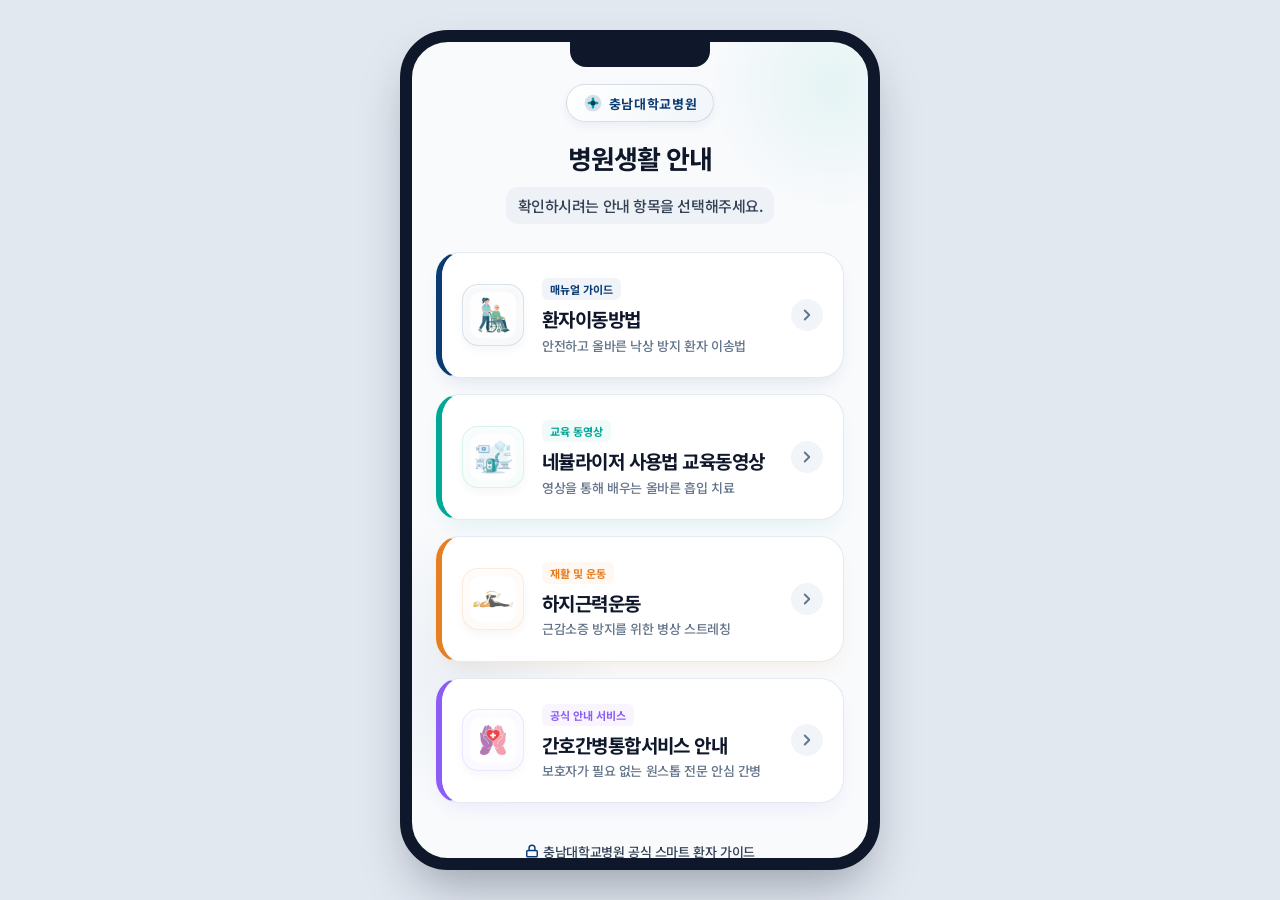
==== index.html @ 8e083606 "Create: copy 환자안내서비스.html to index.html for GitHub Pages root" ====
<!DOCTYPE html>
<html lang="ko">
<head>
    <meta charset="UTF-8">
    <meta name="viewport" content="width=device-width, initial-scale=1.0, maximum-scale=1.0, user-scalable=no">
    <title>충남대학교병원 병원생활 안내 | 모바일 가이드</title>
    <meta name="description" content="충남대학교병원을 찾아주신 환자 및 보호자를 위한 병원생활 모바일 가이드라인입니다. 환자이동방법, 네뷸라이저 사용법, 하지근력운동 및 간호간병통합서비스를 편리하게 확인하세요.">
    
    <!-- Google Fonts: Noto Sans KR -->
    <link rel="preconnect" href="https://fonts.googleapis.com">
    <link rel="preconnect" href="https://fonts.gstatic.com" crossorigin>
    <link href="https://fonts.googleapis.com/css2?family=Noto+Sans+KR:wght@400;500;700&display=swap" rel="stylesheet">
    
    <style>
        /* Modern Design System & Variables */
        :root {
            /* CNUH Brand Colors (Navy & Teal) */
            --cnuh-blue: #0A3B73;       /* CNUH Deep Navy */
            --cnuh-teal: #00A896;       /* CNUH Bright Teal Green */
            
            --primary: #0A3B73;
            --primary-light: rgba(10, 59, 115, 0.06);
            --primary-border: rgba(10, 59, 115, 0.12);
            
            --teal: #00A896;
            --teal-light: rgba(0, 168, 150, 0.06);
            --teal-border: rgba(0, 168, 150, 0.12);
            
            --orange: #E67E22;
            --orange-light: rgba(230, 126, 34, 0.06);
            --orange-border: rgba(230, 126, 34, 0.12);
            
            --purple: #8B5CF6;
            --purple-light: rgba(139, 92, 246, 0.06);
            --purple-border: rgba(139, 92, 246, 0.12);
            
            --text-main: #0F172A;     /* Slate 900 */
            --text-sub: #334155;      /* Slate 700 */
            --text-mute: #64748B;     /* Slate 500 */
            
            --bg-page: #F8FAFC;       /* Soft clinic white */
            --bg-card: #FFFFFF;
            
            --radius-card: 24px;
            --radius-inner: 16px;
            --radius-pill: 100px;
            
            --transition: all 0.3s cubic-bezier(0.25, 0.8, 0.25, 1);
        }

        * {
            box-sizing: border-box;
            margin: 0;
            padding: 0;
            -webkit-tap-highlight-color: transparent;
            font-family: 'Noto Sans KR', -apple-system, BlinkMacSystemFont, 'Segoe UI', Roboto, Oxygen, Ubuntu, Cantarell, sans-serif;
            letter-spacing: -0.03em;
        }

        body {
            background-color: #E2E8F0;
            min-height: 100vh;
            display: flex;
            justify-content: center;
            align-items: center;
        }

        /* App Mockup Wrapper (Mobile-first viewport container) */
        .app-container {
            width: 100%;
            max-width: 480px;
            min-height: 100vh;
            background-color: var(--bg-page);
            display: flex;
            flex-direction: column;
            padding: 30px 24px;
            box-shadow: 0 0 50px rgba(15, 23, 42, 0.08);
            position: relative;
            overflow: hidden;
        }

        /* Ambient background glow elements for premium detail */
        .app-container::before {
            content: '';
            position: absolute;
            top: -10%;
            right: -20%;
            width: 250px;
            height: 250px;
            background: radial-gradient(circle, rgba(0, 168, 150, 0.08) 0%, rgba(255, 255, 255, 0) 70%);
            z-index: 1;
            pointer-events: none;
        }

        .app-container::after {
            content: '';
            position: absolute;
            bottom: 5%;
            left: -20%;
            width: 300px;
            height: 300px;
            background: radial-gradient(circle, rgba(10, 59, 115, 0.06) 0%, rgba(255, 255, 255, 0) 70%);
            z-index: 1;
            pointer-events: none;
        }

        /* Responsive Frame for Desktop/Tablet view */
        @media (min-width: 481px) {
            body {
                padding: 20px;
            }
            .app-container {
                min-height: 840px;
                height: 840px;
                border-radius: 48px;
                border: 12px solid #0F172A;
                box-shadow: 0 25px 50px -12px rgba(15, 23, 42, 0.35);
            }
            
            /* Camera Notch for iPhone frame look */
            .app-container-notch {
                position: absolute;
                top: 0;
                left: 50%;
                transform: translateX(-50%);
                width: 140px;
                height: 25px;
                background-color: #0F172A;
                border-bottom-left-radius: 16px;
                border-bottom-right-radius: 16px;
                z-index: 10;
            }
        }

        /* Header UI Block */
        .header {
            position: relative;
            z-index: 2;
            margin-top: 12px;
            margin-bottom: 28px;
            text-align: center;
            animation: fadeInDown 0.6s cubic-bezier(0.16, 1, 0.3, 1) forwards;
        }

        /* Logo badge */
        .logo-box {
            display: inline-flex;
            align-items: center;
            gap: 6px;
            background: linear-gradient(135deg, #FFFFFF 0%, #F1F5F9 100%);
            border: 1px solid rgba(10, 59, 115, 0.15);
            padding: 8px 16px;
            border-radius: var(--radius-pill);
            box-shadow: 0 4px 10px rgba(10, 59, 115, 0.06);
            margin-bottom: 18px;
        }

        .logo-icon-svg {
            width: 20px;
            height: 20px;
        }

        .logo-text {
            font-size: 13px;
            font-weight: 700;
            color: var(--cnuh-blue);
            letter-spacing: 0.05em;
        }

        .title {
            font-size: 26px;
            font-weight: 700;
            color: var(--text-main);
            line-height: 1.35;
            margin-bottom: 12px;
            letter-spacing: -0.04em;
        }

        .subtitle-box {
            background-color: rgba(10, 59, 115, 0.04);
            border-radius: 12px;
            padding: 8px 12px;
            display: inline-block;
        }

        .subtitle {
            font-size: 15px;
            font-weight: 500;
            color: var(--text-sub);
            line-height: 1.4;
        }

        /* Cards Layout */
        .menu-list {
            position: relative;
            z-index: 2;
            display: flex;
            flex-direction: column;
            gap: 16px;
            flex-grow: 1;
            justify-content: flex-start;
        }

        /* Detailed Card UI styling */
        .menu-card {
            display: flex;
            align-items: center;
            background-color: var(--bg-card);
            border: 1px solid rgba(226, 232, 240, 0.9);
            border-radius: var(--radius-card);
            padding: 22px 20px;
            text-decoration: none;
            position: relative;
            overflow: hidden;
            box-shadow: 0 4px 6px -1px rgba(0, 0, 0, 0.02), 0 2px 4px -1px rgba(0, 0, 0, 0.01);
            transition: var(--transition);
            cursor: pointer;
            opacity: 0;
            transform: translateY(30px);
            animation: fadeInUp 0.6s cubic-bezier(0.16, 1, 0.3, 1) forwards;
        }

        /* Ambient colored background highlights for glassmorphic pop */
        .menu-card::before {
            content: '';
            position: absolute;
            top: 0;
            left: 0;
            width: 100%;
            height: 100%;
            background: linear-gradient(135deg, rgba(255, 255, 255, 0.8) 0%, rgba(255, 255, 255, 0.2) 100%);
            z-index: -1;
        }

        /* Active action (Tap feedback) */
        .menu-card:active {
            transform: scale(0.96) translateY(2px) !important;
            box-shadow: 0 4px 10px rgba(0, 0, 0, 0.04) !important;
        }

        /* Subtle glowing card drop shadows per topic */
        .card-blue {
            border-left: 6px solid var(--cnuh-blue);
            box-shadow: 0 10px 20px -8px rgba(10, 59, 115, 0.12);
        }
        .card-teal {
            border-left: 6px solid var(--cnuh-teal);
            box-shadow: 0 10px 20px -8px rgba(0, 168, 150, 0.12);
        }
        .card-orange {
            border-left: 6px solid var(--orange);
            box-shadow: 0 10px 20px -8px rgba(230, 126, 34, 0.12);
        }
        .card-purple {
            border-left: 6px solid var(--purple);
            box-shadow: 0 10px 20px -8px rgba(139, 92, 246, 0.12);
        }

        /* Hover configurations */
        @media (hover: hover) {
            .menu-card:hover {
                transform: translateY(-4px);
                border-color: rgba(10, 59, 115, 0.15);
            }
            .card-blue:hover { box-shadow: 0 14px 28px -4px rgba(10, 59, 115, 0.2); }
            .card-teal:hover { box-shadow: 0 14px 28px -4px rgba(0, 168, 150, 0.2); }
            .card-orange:hover { box-shadow: 0 14px 28px -4px rgba(230, 126, 34, 0.2); }
            .card-purple:hover { box-shadow: 0 14px 28px -4px rgba(139, 92, 246, 0.2); }
            
            .menu-card:hover .arrow-circle {
                transform: translateX(4px);
                background-color: var(--cnuh-blue);
                color: #FFFFFF;
            }
        }

        /* Card Icon design with radial light base */
        .icon-container {
            width: 62px;
            height: 62px;
            border-radius: var(--radius-inner);
            display: flex;
            align-items: center;
            justify-content: center;
            margin-right: 18px;
            flex-shrink: 0;
            position: relative;
            box-shadow: inset 0 2px 4px rgba(255, 255, 255, 0.8), 0 4px 10px rgba(0, 0, 0, 0.04);
        }

        .icon-blue {
            background: radial-gradient(circle at center, #FFFFFF 0%, var(--primary-light) 120%);
            border: 1px solid var(--primary-border);
        }
        .icon-teal {
            background: radial-gradient(circle at center, #FFFFFF 0%, var(--teal-light) 120%);
            border: 1px solid var(--teal-border);
        }
        .icon-orange {
            background: radial-gradient(circle at center, #FFFFFF 0%, var(--orange-light) 120%);
            border: 1px solid var(--orange-border);
        }
        .icon-purple {
            background: radial-gradient(circle at center, #FFFFFF 0%, var(--purple-light) 120%);
            border: 1px solid var(--purple-border);
        }

        .card-icon-svg {
            width: 32px;
            height: 32px;
        }

        .card-icon-img {
            width: 46px;
            height: 46px;
            object-fit: contain;
            border-radius: 10px;
        }

        /* Card Textual structure */
        .card-details {
            flex-grow: 1;
            text-align: left;
            padding-right: 8px;
        }

        /* Type Pill Badge inside Card */
        .card-badge {
            display: inline-flex;
            font-size: 11px;
            font-weight: 700;
            padding: 3px 8px;
            border-radius: 6px;
            margin-bottom: 6px;
            letter-spacing: 0;
        }

        .badge-blue { background-color: var(--primary-light); color: var(--cnuh-blue); }
        .badge-teal { background-color: var(--teal-light); color: var(--cnuh-teal); }
        .badge-orange { background-color: var(--orange-light); color: var(--orange); }
        .badge-purple { background-color: var(--purple-light); color: var(--purple); }

        .card-title {
            font-size: 19px;
            font-weight: 700;
            color: var(--text-main);
            margin-bottom: 5px;
            line-height: 1.35;
        }

        .card-desc {
            font-size: 13px;
            font-weight: 500;
            color: var(--text-mute);
            line-height: 1.4;
        }

        /* Interactive Navigation Arrow circle */
        .arrow-circle {
            width: 32px;
            height: 32px;
            border-radius: 50%;
            background-color: #F1F5F9;
            color: var(--text-mute);
            display: flex;
            align-items: center;
            justify-content: center;
            flex-shrink: 0;
            transition: var(--transition);
        }

        .arrow-svg {
            width: 18px;
            height: 18px;
            stroke-width: 2.5;
        }

        /* Custom Hover Color indicators */
        .card-blue:hover .arrow-circle { background-color: var(--cnuh-blue); color: #FFFFFF; }
        .card-teal:hover .arrow-circle { background-color: var(--cnuh-teal); color: #FFFFFF; }
        .card-orange:hover .arrow-circle { background-color: var(--orange); color: #FFFFFF; }
        .card-purple:hover .arrow-circle { background-color: var(--purple); color: #FFFFFF; }

        /* Clean Footer without calls */
        .footer {
            margin-top: 36px;
            text-align: center;
            position: relative;
            z-index: 2;
            animation: fadeInUp 0.8s cubic-bezier(0.16, 1, 0.3, 1) forwards;
        }

        .info-disclaimer {
            font-size: 13px;
            font-weight: 500;
            color: var(--text-sub);
            margin-bottom: 12px;
            display: inline-flex;
            align-items: center;
            gap: 4px;
            justify-content: center;
        }

        .info-disclaimer svg {
            width: 14px;
            height: 14px;
            color: var(--cnuh-blue);
        }

        .copyright-box {
            border-top: 1px solid rgba(226, 232, 240, 0.8);
            padding-top: 14px;
        }

        .copyright {
            font-size: 12px;
            font-weight: 400;
            color: var(--text-mute);
            line-height: 1.5;
        }

        /* Cascading Load Animations */
        .menu-card:nth-child(1) { animation-delay: 0.15s; }
        .menu-card:nth-child(2) { animation-delay: 0.28s; }
        .menu-card:nth-child(3) { animation-delay: 0.40s; }
        .menu-card:nth-child(4) { animation-delay: 0.52s; }

        @keyframes fadeInDown {
            from {
                opacity: 0;
                transform: translateY(-24px);
            }
            to {
                opacity: 1;
                transform: translateY(0);
            }
        }

        @keyframes fadeInUp {
            from {
                opacity: 0;
                transform: translateY(28px);
            }
            to {
                opacity: 1;
                transform: translateY(0);
            }
        }
    </style>
</head>
<body>

    <!-- SVG Colors/Gradients Registry (No visual footprint, controls card icon fills) -->
    <svg style="display: none;">
        <defs>
            <linearGradient id="blueGrad" x1="0%" y1="0%" x2="100%" y2="100%">
                <stop offset="0%" stop-color="#2563EB" />
                <stop offset="100%" stop-color="#0A3B73" />
            </linearGradient>
            <linearGradient id="tealGrad" x1="0%" y1="0%" x2="100%" y2="100%">
                <stop offset="0%" stop-color="#2DD4BF" />
                <stop offset="100%" stop-color="#00A896" />
            </linearGradient>
            <linearGradient id="orangeGrad" x1="0%" y1="0%" x2="100%" y2="100%">
                <stop offset="0%" stop-color="#F59E0B" />
                <stop offset="100%" stop-color="#D97706" />
            </linearGradient>
            <linearGradient id="purpleGrad" x1="0%" y1="0%" x2="100%" y2="100%">
                <stop offset="0%" stop-color="#A78BFA" />
                <stop offset="100%" stop-color="#6D28D9" />
            </linearGradient>
        </defs>
    </svg>

    <div class="app-container" id="app-root">
        <!-- Physical notch display on desktop -->
        <div class="app-container-notch"></div>
        
        <!-- Header Section -->
        <header class="header" id="main-header">
            <!-- CNUH stylized brand badge -->
            <div class="logo-box">
                <!-- Custom CNUH style abstract flower/cross icon -->
                <svg class="logo-icon-svg" viewBox="0 0 24 24" fill="none" xmlns="http://www.w3.org/2000/svg">
                    <path d="M12 2C6.48 2 2 6.48 2 12C2 17.52 6.48 22 12 22C17.52 22 22 17.52 22 12C22 6.48 17.52 2 12 2Z" fill="#0A3B73" opacity="0.15"/>
                    <path d="M12 7V17M7 12H17" stroke="#00A896" stroke-width="3" stroke-linecap="round"/>
                    <circle cx="12" cy="12" r="3" fill="#0A3B73"/>
                </svg>
                <span class="logo-text">충남대학교병원</span>
            </div>
            
            <h1 class="title">병원생활 안내</h1>
            <div class="subtitle-box">
                <p class="subtitle">확인하시려는 안내 항목을 선택해주세요.</p>
            </div>
        </header>

        <!-- Main Cards List -->
        <main class="menu-list">
            
            <!-- Card 1: 환자이동방법 -->
            <a href="https://drive.google.com/file/d/1q3mBPe-dbLXVIcSutDsPFi9QBuGY70-v/view" target="_blank" rel="noopener noreferrer" class="menu-card card-blue" id="btn-patient-movement">
                <div class="icon-container icon-blue">
                    <!-- Custom generated illustration for patient mobility -->
                    <img src="images/patient_mobility.png" alt="환자이동방법 아이콘" class="card-icon-img">
                </div>
                <div class="card-details">
                    <span class="card-badge badge-blue">매뉴얼 가이드</span>
                    <h2 class="card-title">환자이동방법</h2>
                    <p class="card-desc">안전하고 올바른 낙상 방지 환자 이송법</p>
                </div>
                <div class="arrow-circle">
                    <svg class="arrow-svg" viewBox="0 0 24 24" fill="none" stroke="currentColor" xmlns="http://www.w3.org/2000/svg">
                        <path d="m9 18 6-6-6-6" stroke-linecap="round" stroke-linejoin="round"/>
                    </svg>
                </div>
            </a>

            <!-- Card 2: 네뷸라이저 사용법 교육동영상 -->
            <a href="https://drive.google.com/file/d/1eoJc8I47B7dUMKpOZ_JBbqonAZGYNgzc/view" target="_blank" rel="noopener noreferrer" class="menu-card card-teal" id="btn-nebulizer-guide">
                <div class="icon-container icon-teal">
                    <!-- Custom generated illustration for nebulizer guide -->
                    <img src="images/nebulizer_guide.png" alt="네뷸라이저 사용법 아이콘" class="card-icon-img">
                </div>
                <div class="card-details">
                    <span class="card-badge badge-teal">교육 동영상</span>
                    <h2 class="card-title">네뷸라이저 사용법 교육동영상</h2>
                    <p class="card-desc">영상을 통해 배우는 올바른 흡입 치료</p>
                </div>
                <div class="arrow-circle">
                    <svg class="arrow-svg" viewBox="0 0 24 24" fill="none" stroke="currentColor" xmlns="http://www.w3.org/2000/svg">
                        <path d="m9 18 6-6-6-6" stroke-linecap="round" stroke-linejoin="round"/>
                    </svg>
                </div>
            </a>

            <!-- Card 3: 하지근력운동 -->
            <a href="https://drive.google.com/file/d/1Wkedx1hKEpxMvDUKrfE54iT_CgOqBZps/view" target="_blank" rel="noopener noreferrer" class="menu-card card-orange" id="btn-leg-exercise">
                <div class="icon-container icon-orange">
                    <!-- Custom generated illustration for leg exercise -->
                    <img src="images/leg_exercise.png" alt="하지근력운동 아이콘" class="card-icon-img">
                </div>
                <div class="card-details">
                    <span class="card-badge badge-orange">재활 및 운동</span>
                    <h2 class="card-title">하지근력운동</h2>
                    <p class="card-desc">근감소증 방지를 위한 병상 스트레칭</p>
                </div>
                <div class="arrow-circle">
                    <svg class="arrow-svg" viewBox="0 0 24 24" fill="none" stroke="currentColor" xmlns="http://www.w3.org/2000/svg">
                        <path d="m9 18 6-6-6-6" stroke-linecap="round" stroke-linejoin="round"/>
                    </svg>
                </div>
            </a>

            <!-- Card 4: 간호간병통합서비스 안내 -->
            <a href="https://m.site.naver.com/1Ykuv" target="_blank" rel="noopener noreferrer" class="menu-card card-purple" id="btn-nursing-service">
                <div class="icon-container icon-purple">
                    <!-- Custom generated illustration for nursing care -->
                    <img src="images/nursing_care.png" alt="간호간병통합서비스 아이콘" class="card-icon-img">
                </div>
                <div class="card-details">
                    <span class="card-badge badge-purple">공식 안내 서비스</span>
                    <h2 class="card-title">간호간병통합서비스 안내</h2>
                    <p class="card-desc">보호자가 필요 없는 원스톱 전문 안심 간병</p>
                </div>
                <div class="arrow-circle">
                    <svg class="arrow-svg" viewBox="0 0 24 24" fill="none" stroke="currentColor" xmlns="http://www.w3.org/2000/svg">
                        <path d="m9 18 6-6-6-6" stroke-linecap="round" stroke-linejoin="round"/>
                    </svg>
                </div>
            </a>

        </main>

        <!-- Footer Section -->
        <footer class="footer" id="main-footer">
            <div class="info-disclaimer">
                <!-- Lock / Verified icon -->
                <svg viewBox="0 0 24 24" fill="none" stroke="currentColor" stroke-width="2.5" stroke-linecap="round" stroke-linejoin="round">
                    <rect x="3" y="11" width="18" height="11" rx="2" ry="2"/>
                    <path d="M7 11V7a5 5 0 0 1 10 0v4"/>
                </svg>
                <span>충남대학교병원 공식 스마트 환자 가이드</span>
            </div>
            <div class="copyright-box">
                <p class="copyright">본 모바일 웹페이지는 QR코드용 안심 링크로 동작합니다.<br>© CHUNGNAM NATIONAL UNIVERSITY HOSPITAL.</p>
            </div>
        </footer>

    </div>

</body>
</html>
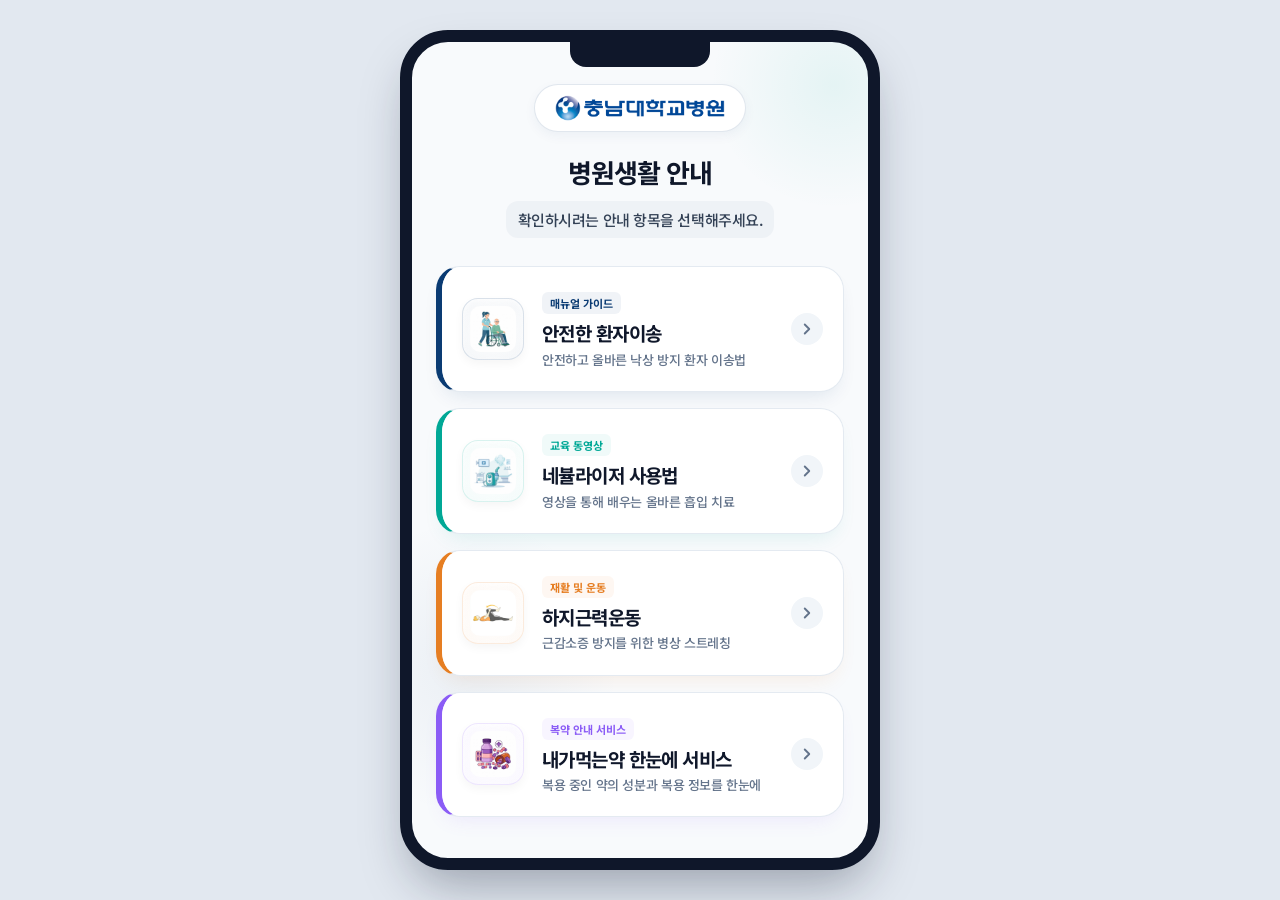
==== commit 5e0c745f: "Update: Use official CNUH logo, change menu order, replace nursing service with medicine guide Kakao" ====
--- a/index.html
+++ b/index.html
@@ -146,25 +146,20 @@
         .logo-box {
             display: inline-flex;
             align-items: center;
-            gap: 6px;
-            background: linear-gradient(135deg, #FFFFFF 0%, #F1F5F9 100%);
-            border: 1px solid rgba(10, 59, 115, 0.15);
-            padding: 8px 16px;
+            justify-content: center;
+            background: #FFFFFF;
+            border: 1px solid rgba(10, 59, 115, 0.12);
+            padding: 8px 20px;
             border-radius: var(--radius-pill);
-            box-shadow: 0 4px 10px rgba(10, 59, 115, 0.06);
-            margin-bottom: 18px;
-        }
-
-        .logo-icon-svg {
-            width: 20px;
-            height: 20px;
-        }
-
-        .logo-text {
-            font-size: 13px;
-            font-weight: 700;
-            color: var(--cnuh-blue);
-            letter-spacing: 0.05em;
+            box-shadow: 0 4px 12px rgba(10, 59, 115, 0.05);
+            margin-bottom: 22px;
+        }
+
+        .logo-img {
+            height: 30px;
+            width: auto;
+            display: block;
+            object-fit: contain;
         }
 
         .title {
@@ -478,15 +473,9 @@
         
         <!-- Header Section -->
         <header class="header" id="main-header">
-            <!-- CNUH stylized brand badge -->
+            <!-- CNUH official logo image -->
             <div class="logo-box">
-                <!-- Custom CNUH style abstract flower/cross icon -->
-                <svg class="logo-icon-svg" viewBox="0 0 24 24" fill="none" xmlns="http://www.w3.org/2000/svg">
-                    <path d="M12 2C6.48 2 2 6.48 2 12C2 17.52 6.48 22 12 22C17.52 22 22 17.52 22 12C22 6.48 17.52 2 12 2Z" fill="#0A3B73" opacity="0.15"/>
-                    <path d="M12 7V17M7 12H17" stroke="#00A896" stroke-width="3" stroke-linecap="round"/>
-                    <circle cx="12" cy="12" r="3" fill="#0A3B73"/>
-                </svg>
-                <span class="logo-text">충남대학교병원</span>
+                <img src="images/cnuh_logo.png" alt="충남대학교병원 로고" class="logo-img">
             </div>
             
             <h1 class="title">병원생활 안내</h1>
@@ -498,15 +487,15 @@
         <!-- Main Cards List -->
         <main class="menu-list">
             
-            <!-- Card 1: 환자이동방법 -->
+            <!-- Card 1: 안전한 환자이송 -->
             <a href="https://drive.google.com/file/d/1q3mBPe-dbLXVIcSutDsPFi9QBuGY70-v/view" target="_blank" rel="noopener noreferrer" class="menu-card card-blue" id="btn-patient-movement">
                 <div class="icon-container icon-blue">
                     <!-- Custom generated illustration for patient mobility -->
-                    <img src="images/patient_mobility.png" alt="환자이동방법 아이콘" class="card-icon-img">
+                    <img src="images/patient_mobility.png" alt="안전한 환자이송 아이콘" class="card-icon-img">
                 </div>
                 <div class="card-details">
                     <span class="card-badge badge-blue">매뉴얼 가이드</span>
-                    <h2 class="card-title">환자이동방법</h2>
+                    <h2 class="card-title">안전한 환자이송</h2>
                     <p class="card-desc">안전하고 올바른 낙상 방지 환자 이송법</p>
                 </div>
                 <div class="arrow-circle">
@@ -516,7 +505,7 @@
                 </div>
             </a>
 
-            <!-- Card 2: 네뷸라이저 사용법 교육동영상 -->
+            <!-- Card 2: 네뷸라이저 -->
             <a href="https://drive.google.com/file/d/1eoJc8I47B7dUMKpOZ_JBbqonAZGYNgzc/view" target="_blank" rel="noopener noreferrer" class="menu-card card-teal" id="btn-nebulizer-guide">
                 <div class="icon-container icon-teal">
                     <!-- Custom generated illustration for nebulizer guide -->
@@ -524,7 +513,7 @@
                 </div>
                 <div class="card-details">
                     <span class="card-badge badge-teal">교육 동영상</span>
-                    <h2 class="card-title">네뷸라이저 사용법 교육동영상</h2>
+                    <h2 class="card-title">네뷸라이저 사용법</h2>
                     <p class="card-desc">영상을 통해 배우는 올바른 흡입 치료</p>
                 </div>
                 <div class="arrow-circle">
@@ -552,16 +541,16 @@
                 </div>
             </a>
 
-            <!-- Card 4: 간호간병통합서비스 안내 -->
-            <a href="https://m.site.naver.com/1Ykuv" target="_blank" rel="noopener noreferrer" class="menu-card card-purple" id="btn-nursing-service">
+            <!-- Card 4: 내가먹는약 한눈에 서비스 -->
+            <a href="https://pf.kakao.com/_GxfTMxj" target="_blank" rel="noopener noreferrer" class="menu-card card-purple" id="btn-medicine-guide">
                 <div class="icon-container icon-purple">
-                    <!-- Custom generated illustration for nursing care -->
-                    <img src="images/nursing_care.png" alt="간호간병통합서비스 아이콘" class="card-icon-img">
+                    <!-- Custom generated illustration for medicine guide -->
+                    <img src="images/medicine_guide.png" alt="내가먹는약 한눈에 서비스 아이콘" class="card-icon-img">
                 </div>
                 <div class="card-details">
-                    <span class="card-badge badge-purple">공식 안내 서비스</span>
-                    <h2 class="card-title">간호간병통합서비스 안내</h2>
-                    <p class="card-desc">보호자가 필요 없는 원스톱 전문 안심 간병</p>
+                    <span class="card-badge badge-purple">복약 안내 서비스</span>
+                    <h2 class="card-title">내가먹는약 한눈에 서비스</h2>
+                    <p class="card-desc">복용 중인 약의 성분과 복용 정보를 한눈에</p>
                 </div>
                 <div class="arrow-circle">
                     <svg class="arrow-svg" viewBox="0 0 24 24" fill="none" stroke="currentColor" xmlns="http://www.w3.org/2000/svg">
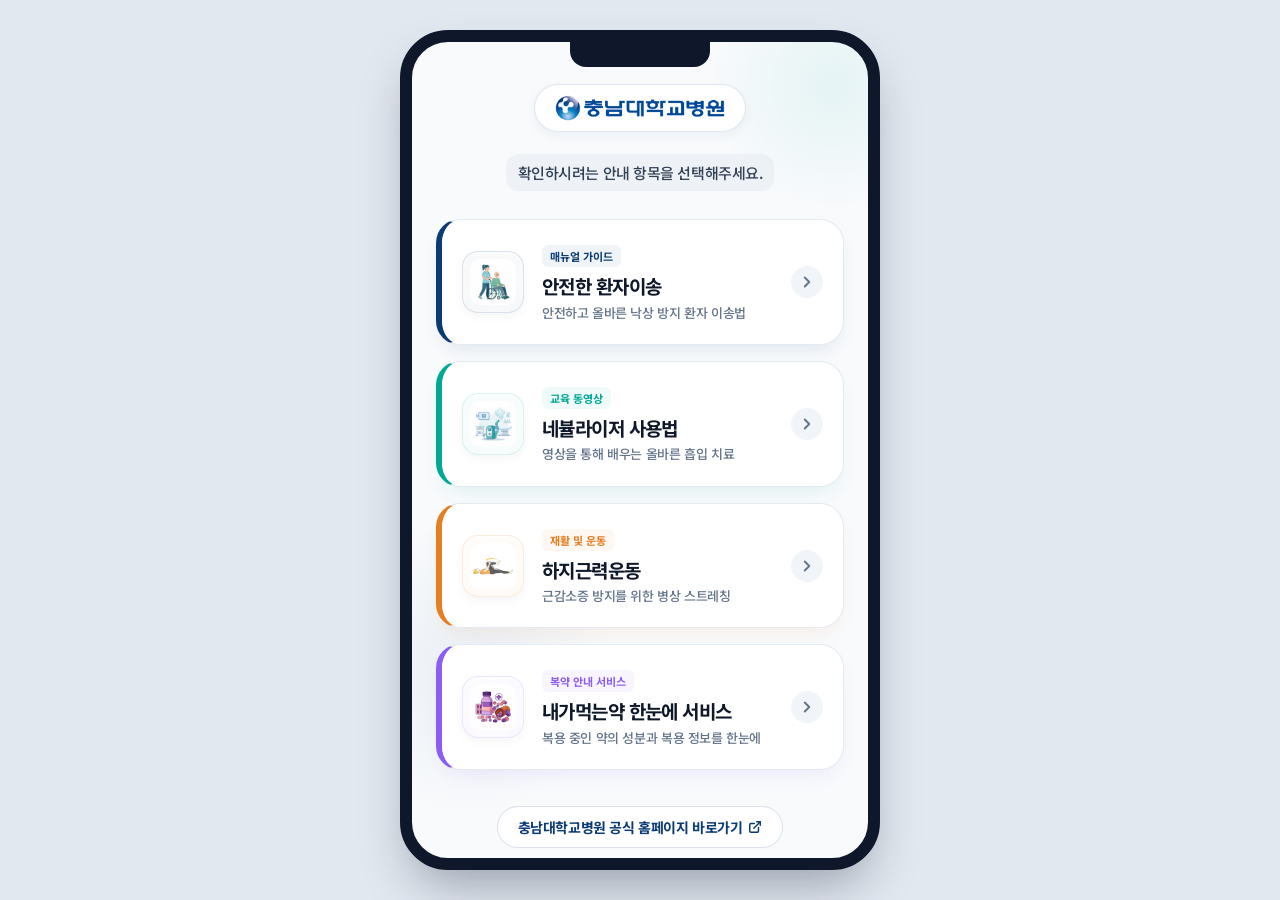
==== commit e8d6a699: "Update: Remove header title '병원생활 안내' and footer disclaimer, add CNUH official homepage link button" ====
--- a/index.html
+++ b/index.html
@@ -385,21 +385,46 @@
             animation: fadeInUp 0.8s cubic-bezier(0.16, 1, 0.3, 1) forwards;
         }
 
-        .info-disclaimer {
-            font-size: 13px;
-            font-weight: 500;
-            color: var(--text-sub);
-            margin-bottom: 12px;
+        .home-link-btn {
             display: inline-flex;
             align-items: center;
-            gap: 4px;
             justify-content: center;
-        }
-
-        .info-disclaimer svg {
+            gap: 6px;
+            background-color: #FFFFFF;
+            border: 1px solid rgba(10, 59, 115, 0.15);
+            padding: 10px 20px;
+            border-radius: var(--radius-pill);
+            text-decoration: none;
+            font-size: 14px;
+            font-weight: 700;
+            color: var(--cnuh-blue);
+            box-shadow: var(--shadow-sm);
+            margin-bottom: 18px;
+            transition: var(--transition);
+        }
+
+        .home-link-btn:active {
+            transform: scale(0.96);
+            background-color: #F8FAFC;
+        }
+
+        @media (hover: hover) {
+            .home-link-btn:hover {
+                background-color: var(--cnuh-blue);
+                color: #FFFFFF;
+                border-color: var(--cnuh-blue);
+                box-shadow: 0 4px 12px rgba(10, 59, 115, 0.15);
+            }
+            .home-link-btn:hover .external-icon {
+                color: #FFFFFF;
+            }
+        }
+
+        .external-icon {
             width: 14px;
             height: 14px;
             color: var(--cnuh-blue);
+            transition: var(--transition);
         }
 
         .copyright-box {
@@ -478,7 +503,6 @@
                 <img src="images/cnuh_logo.png" alt="충남대학교병원 로고" class="logo-img">
             </div>
             
-            <h1 class="title">병원생활 안내</h1>
             <div class="subtitle-box">
                 <p class="subtitle">확인하시려는 안내 항목을 선택해주세요.</p>
             </div>
@@ -563,14 +587,14 @@
 
         <!-- Footer Section -->
         <footer class="footer" id="main-footer">
-            <div class="info-disclaimer">
-                <!-- Lock / Verified icon -->
-                <svg viewBox="0 0 24 24" fill="none" stroke="currentColor" stroke-width="2.5" stroke-linecap="round" stroke-linejoin="round">
-                    <rect x="3" y="11" width="18" height="11" rx="2" ry="2"/>
-                    <path d="M7 11V7a5 5 0 0 1 10 0v4"/>
+            <a href="https://www.cnuh.co.kr/home/index.do" target="_blank" rel="noopener noreferrer" class="home-link-btn" id="btn-cnuh-home">
+                <span>충남대학교병원 공식 홈페이지 바로가기</span>
+                <svg class="external-icon" viewBox="0 0 24 24" fill="none" stroke="currentColor" stroke-width="2.5" stroke-linecap="round" stroke-linejoin="round">
+                    <path d="M18 13v6a2 2 0 0 1-2 2H5a2 2 0 0 1-2-2V8a2 2 0 0 1 2-2h6"/>
+                    <polyline points="15 3 21 3 21 9"/>
+                    <line x1="10" y1="14" x2="21" y2="3"/>
                 </svg>
-                <span>충남대학교병원 공식 스마트 환자 가이드</span>
-            </div>
+            </a>
             <div class="copyright-box">
                 <p class="copyright">본 모바일 웹페이지는 QR코드용 안심 링크로 동작합니다.<br>© CHUNGNAM NATIONAL UNIVERSITY HOSPITAL.</p>
             </div>
